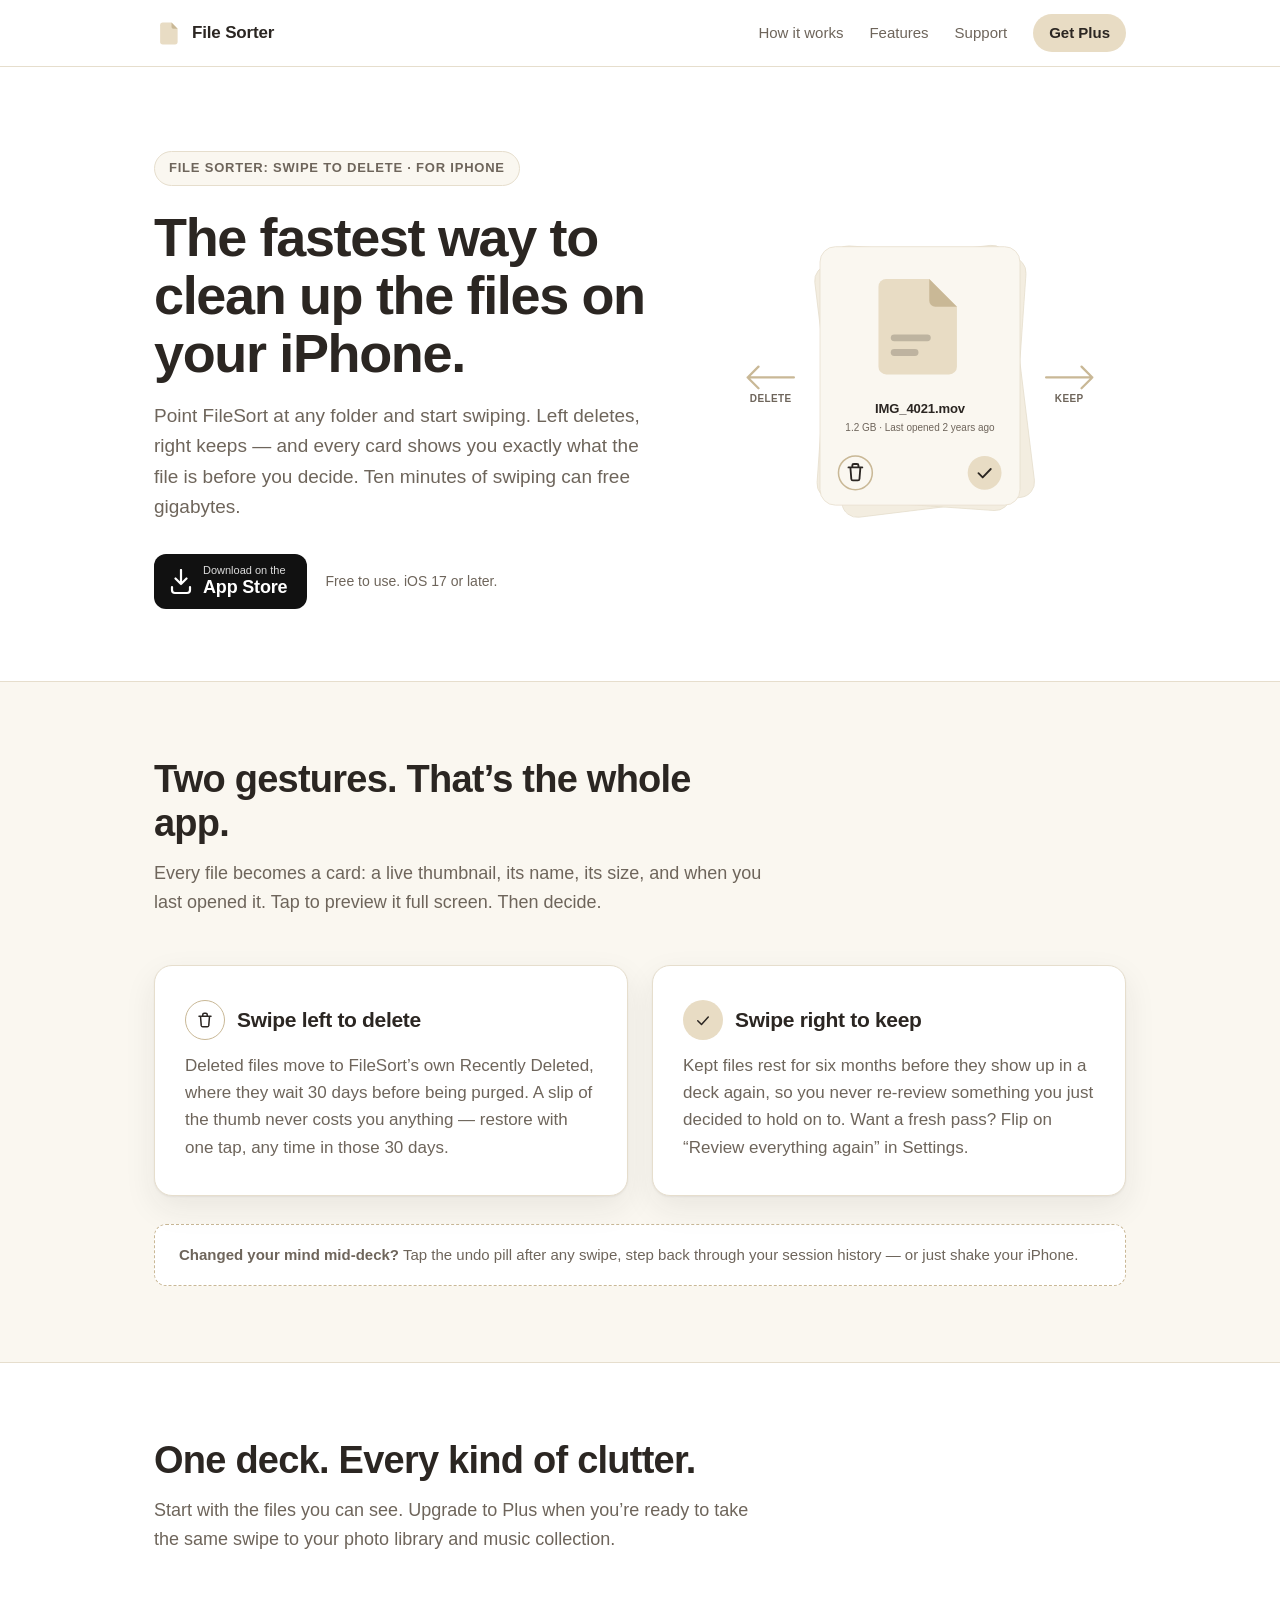
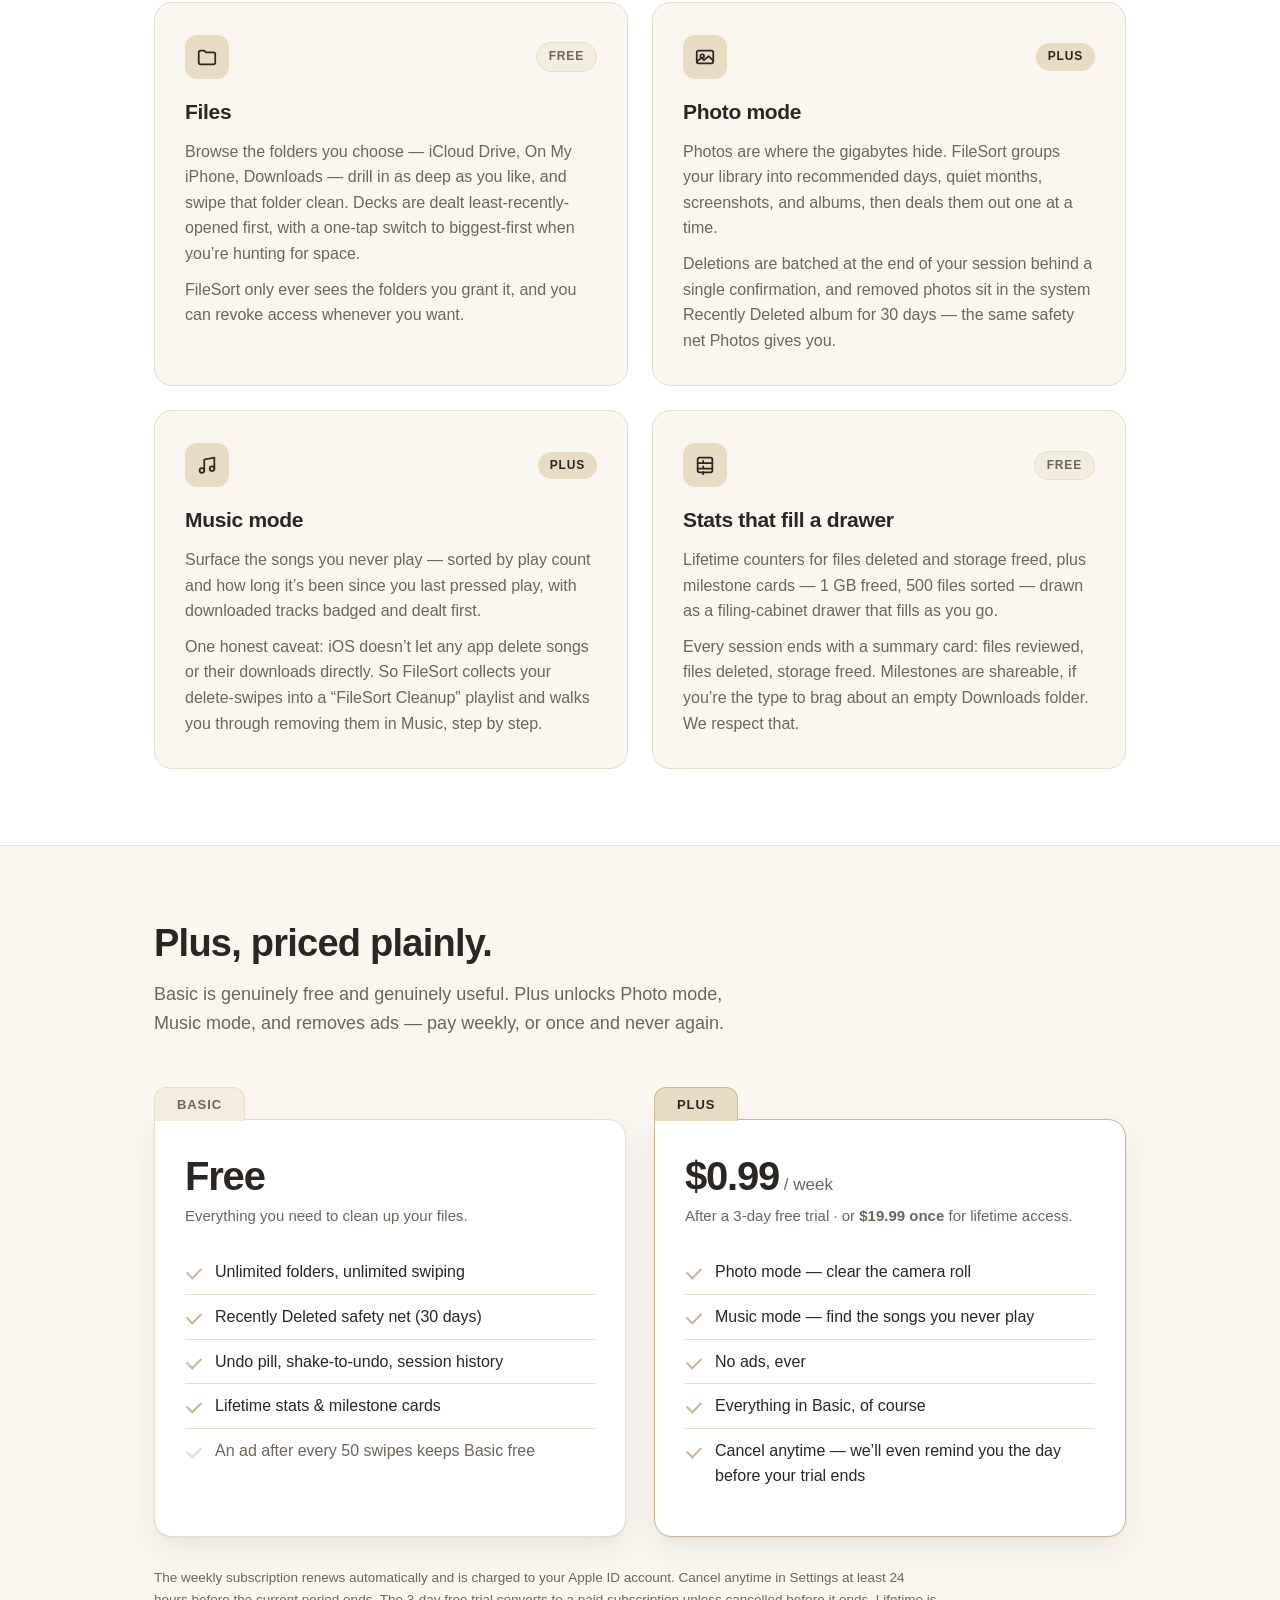
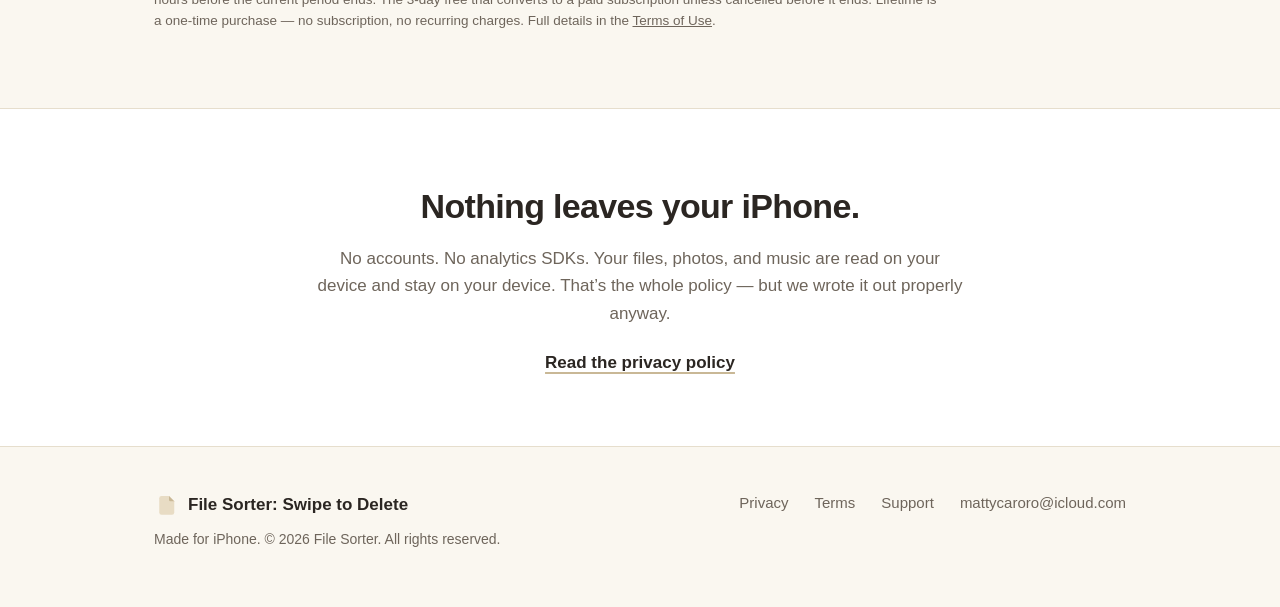
==== index.html @ ff3e72d1 "FileSort marketing site: landing, privacy, terms, support Co-Authored-By: Claude Fable 5 <noreply@an" ====
<!DOCTYPE html>
<html lang="en">
<head>
  <meta charset="UTF-8">
  <meta name="viewport" content="width=device-width, initial-scale=1">
  <title>File Sorter: Swipe to Delete — Clean up your iPhone, one swipe at a time</title>
  <meta name="description" content="File Sorter: Swipe to Delete is the fastest way to clean up the files on your iPhone. Swipe left to delete, right to keep — files, photos, and music, with a 30-day safety net.">
  <link rel="icon" type="image/svg+xml" href="favicon.svg">
  <link rel="stylesheet" href="styles.css">
</head>
<body>

  <nav class="nav">
    <div class="nav-inner">
      <a class="brand" href="index.html" aria-label="File Sorter home">
        <svg width="28" height="28" viewBox="0 0 64 64" aria-hidden="true">
          <path d="M20 8h20l14 14v30a6 6 0 0 1-6 6H20a6 6 0 0 1-6-6V14a6 6 0 0 1 6-6z" fill="#E8DCC4"/>
          <path d="M40 8l14 14H44a4 4 0 0 1-4-4V8z" fill="#C9B896"/>
        </svg>
        File Sorter
      </a>
      <div class="nav-links">
        <a href="#how" class="nav-hide-sm">How it works</a>
        <a href="#features" class="nav-hide-sm">Features</a>
        <a href="support.html">Support</a>
        <a href="#plus" class="nav-cta">Get Plus</a>
      </div>
    </div>
  </nav>

  <header class="hero">
    <div class="container hero-grid">
      <div class="hero-copy">
        <span class="eyebrow">File Sorter: Swipe to Delete &middot; for iPhone</span>
        <h1>The fastest way to clean up the files on your iPhone.</h1>
        <p class="lede">Point FileSort at any folder and start swiping. Left deletes, right keeps — and every card shows you exactly what the file is before you decide. Ten minutes of swiping can free gigabytes.</p>
        <div class="cta-row">
          <!-- TODO: replace href with the real App Store URL at go-live -->
          <a class="appstore-badge" href="#">
            <svg width="22" height="26" viewBox="0 0 22 26" aria-hidden="true" fill="currentColor">
              <path d="M11 1v14M5.5 9.5 11 15l5.5-5.5" stroke="currentColor" stroke-width="2.2" fill="none" stroke-linecap="round" stroke-linejoin="round"/>
              <path d="M2 18v3a3 3 0 0 0 3 3h12a3 3 0 0 0 3-3v-3" stroke="currentColor" stroke-width="2.2" fill="none" stroke-linecap="round" stroke-linejoin="round"/>
            </svg>
            <span>
              <span class="badge-small">Download on the</span>
              <span class="badge-big">App Store</span>
            </span>
          </a>
          <span class="cta-note">Free to use. iOS&nbsp;17 or later.</span>
        </div>
      </div>

      <div class="hero-art" aria-hidden="true">
        <svg viewBox="0 0 520 420" xmlns="http://www.w3.org/2000/svg">
          <!-- back cards in the deck -->
          <rect class="card-back" x="140" y="46" width="252" height="330" rx="20" transform="rotate(-7 266 211)"/>
          <rect class="card-back" x="136" y="42" width="252" height="330" rx="20" transform="rotate(4 262 207)"/>
          <!-- front card -->
          <rect class="card-front" x="130" y="36" width="260" height="336" rx="20"/>
          <!-- file glyph: beige body, darker folded tab -->
          <path class="doc-body" d="M216 78h56l36 36v78a10 10 0 0 1-10 10h-82a10 10 0 0 1-10-10V88a10 10 0 0 1 10-10z"/>
          <path class="doc-tab" d="M272 78l36 36h-28a8 8 0 0 1-8-8V78z"/>
          <rect class="doc-line" x="222" y="150" width="52" height="9" rx="4.5"/>
          <rect class="doc-line" x="222" y="169" width="36" height="9" rx="4.5"/>
          <!-- file name + meta -->
          <text class="art-title" x="260" y="252" text-anchor="middle">IMG_4021.mov</text>
          <text class="art-meta" x="260" y="276" text-anchor="middle">1.2 GB · Last opened 2 years ago</text>
          <!-- trash button, bottom-left -->
          <circle class="art-circle-del" cx="176" cy="330" r="22"/>
          <g class="art-glyph">
            <path d="M167 323h18M172 323v-2.5a2 2 0 0 1 2-2h4a2 2 0 0 1 2 2v2.5M169.5 323l1.2 15a2 2 0 0 0 2 1.8h6.6a2 2 0 0 0 2-1.8l1.2-15"/>
          </g>
          <!-- keep button, bottom-right -->
          <circle class="art-circle-keep" cx="344" cy="330" r="22"/>
          <g class="art-glyph">
            <path d="M336 330.5l5.5 5.5 10.5-11"/>
          </g>
          <!-- swipe arrows -->
          <path class="art-arrow" d="M96 206H36m0 0l14-14M36 206l14 14"/>
          <text class="art-arrow-label" x="66" y="238" text-anchor="middle">DELETE</text>
          <path class="art-arrow" d="M424 206h60m0 0l-14-14m14 14l-14 14"/>
          <text class="art-arrow-label" x="454" y="238" text-anchor="middle">KEEP</text>
        </svg>
      </div>
    </div>
  </header>

  <section class="alt" id="how">
    <div class="container">
      <div class="section-head">
        <h2>Two gestures. That&rsquo;s the whole app.</h2>
        <p>Every file becomes a card: a live thumbnail, its name, its size, and when you last opened it. Tap to preview it full screen. Then decide.</p>
      </div>
      <div class="swipe-grid">
        <div class="swipe-card">
          <div class="gesture">
            <span class="gesture-icon delete" aria-hidden="true">
              <svg viewBox="0 0 24 24"><path d="M4 7h16M9 7V5a2 2 0 0 1 2-2h2a2 2 0 0 1 2 2v2M6 7l1 12.5A2 2 0 0 0 9 21h6a2 2 0 0 0 2-1.5L18 7"/></svg>
            </span>
            Swipe left to delete
          </div>
          <p>Deleted files move to FileSort&rsquo;s own Recently Deleted, where they wait 30 days before being purged. A slip of the thumb never costs you anything — restore with one tap, any time in those 30 days.</p>
        </div>
        <div class="swipe-card">
          <div class="gesture">
            <span class="gesture-icon keep" aria-hidden="true">
              <svg viewBox="0 0 24 24"><path d="M5 13l5 5L19 8"/></svg>
            </span>
            Swipe right to keep
          </div>
          <p>Kept files rest for six months before they show up in a deck again, so you never re-review something you just decided to hold on to. Want a fresh pass? Flip on &ldquo;Review everything again&rdquo; in Settings.</p>
        </div>
      </div>
      <div class="undo-note">
        <strong>Changed your mind mid-deck?</strong> Tap the undo pill after any swipe, step back through your session history — or just shake your iPhone.
      </div>
    </div>
  </section>

  <section id="features">
    <div class="container">
      <div class="section-head">
        <h2>One deck. Every kind of clutter.</h2>
        <p>Start with the files you can see. Upgrade to Plus when you&rsquo;re ready to take the same swipe to your photo library and music collection.</p>
      </div>
      <div class="feature-grid">
        <div class="feature-card">
          <div class="feature-card-top">
            <span class="feature-icon" aria-hidden="true">
              <svg viewBox="0 0 24 24"><path d="M3 7a2 2 0 0 1 2-2h4l2 2h8a2 2 0 0 1 2 2v9a2 2 0 0 1-2 2H5a2 2 0 0 1-2-2V7z"/></svg>
            </span>
            <span class="tier free">Free</span>
          </div>
          <h3>Files</h3>
          <p>Browse the folders you choose — iCloud Drive, On My iPhone, Downloads — drill in as deep as you like, and swipe that folder clean. Decks are dealt least-recently-opened first, with a one-tap switch to biggest-first when you&rsquo;re hunting for space.</p>
          <p>FileSort only ever sees the folders you grant it, and you can revoke access whenever you want.</p>
        </div>
        <div class="feature-card">
          <div class="feature-card-top">
            <span class="feature-icon" aria-hidden="true">
              <svg viewBox="0 0 24 24"><rect x="3" y="5" width="18" height="14" rx="2"/><circle cx="9" cy="11" r="2"/><path d="M3 17l5-4 3 2.5L16 11l5 5"/></svg>
            </span>
            <span class="tier plus">Plus</span>
          </div>
          <h3>Photo mode</h3>
          <p>Photos are where the gigabytes hide. FileSort groups your library into recommended days, quiet months, screenshots, and albums, then deals them out one at a time.</p>
          <p>Deletions are batched at the end of your session behind a single confirmation, and removed photos sit in the system Recently Deleted album for 30 days — the same safety net Photos gives you.</p>
        </div>
        <div class="feature-card">
          <div class="feature-card-top">
            <span class="feature-icon" aria-hidden="true">
              <svg viewBox="0 0 24 24"><path d="M9 18V6l11-2v12"/><circle cx="6.5" cy="18" r="2.5"/><circle cx="17.5" cy="16" r="2.5"/></svg>
            </span>
            <span class="tier plus">Plus</span>
          </div>
          <h3>Music mode</h3>
          <p>Surface the songs you never play — sorted by play count and how long it&rsquo;s been since you last pressed play, with downloaded tracks badged and dealt first.</p>
          <p>One honest caveat: iOS doesn&rsquo;t let any app delete songs or their downloads directly. So FileSort collects your delete-swipes into a &ldquo;FileSort Cleanup&rdquo; playlist and walks you through removing them in Music, step by step.</p>
        </div>
        <div class="feature-card">
          <div class="feature-card-top">
            <span class="feature-icon" aria-hidden="true">
              <svg viewBox="0 0 24 24"><rect x="4" y="4" width="16" height="16" rx="2"/><path d="M4 10h16M4 16h16M10 10v-2.5M10 16v-2.5M10 22v-2.5"/></svg>
            </span>
            <span class="tier free">Free</span>
          </div>
          <h3>Stats that fill a drawer</h3>
          <p>Lifetime counters for files deleted and storage freed, plus milestone cards — 1 GB freed, 500 files sorted — drawn as a filing-cabinet drawer that fills as you go.</p>
          <p>Every session ends with a summary card: files reviewed, files deleted, storage freed. Milestones are shareable, if you&rsquo;re the type to brag about an empty Downloads folder. We respect that.</p>
        </div>
      </div>
    </div>
  </section>

  <section class="alt" id="plus">
    <div class="container">
      <div class="section-head">
        <h2>Plus, priced plainly.</h2>
        <p>Basic is genuinely free and genuinely useful. Plus unlocks Photo mode, Music mode, and removes ads — pay weekly, or once and never again.</p>
      </div>
      <div class="pricing-grid">
        <div class="plan" data-tab="Basic">
          <div class="price">Free</div>
          <p class="price-sub">Everything you need to clean up your files.</p>
          <ul>
            <li>Unlimited folders, unlimited swiping</li>
            <li>Recently Deleted safety net (30 days)</li>
            <li>Undo pill, shake-to-undo, session history</li>
            <li>Lifetime stats &amp; milestone cards</li>
            <li class="dim">An ad after every 50 swipes keeps Basic free</li>
          </ul>
        </div>
        <div class="plan featured" data-tab="Plus">
          <div class="price">$0.99<small> / week</small></div>
          <p class="price-sub">After a 3-day free trial &middot; or <strong>$19.99 once</strong> for lifetime access.</p>
          <ul>
            <li>Photo mode — clear the camera roll</li>
            <li>Music mode — find the songs you never play</li>
            <li>No ads, ever</li>
            <li>Everything in Basic, of course</li>
            <li>Cancel anytime — we&rsquo;ll even remind you the day before your trial ends</li>
          </ul>
        </div>
      </div>
      <p class="fineprint">The weekly subscription renews automatically and is charged to your Apple&nbsp;ID account. Cancel anytime in Settings at least 24 hours before the current period ends. The 3-day free trial converts to a paid subscription unless cancelled before it ends. Lifetime is a one-time purchase — no subscription, no recurring charges. Full details in the <a href="terms.html">Terms of Use</a>.</p>
    </div>
  </section>

  <section class="privacy-strip">
    <div class="container">
      <h2>Nothing leaves your iPhone.</h2>
      <p>No accounts. No analytics SDKs. Your files, photos, and music are read on your device and stay on your device. That&rsquo;s the whole policy — but we wrote it out properly anyway.</p>
      <a class="text-link" href="privacy.html">Read the privacy policy</a>
    </div>
  </section>

  <footer>
    <div class="container footer-inner">
      <div>
        <div class="footer-brand">
          <svg width="24" height="24" viewBox="0 0 64 64" aria-hidden="true">
            <path d="M20 8h20l14 14v30a6 6 0 0 1-6 6H20a6 6 0 0 1-6-6V14a6 6 0 0 1 6-6z" fill="#E8DCC4"/>
            <path d="M40 8l14 14H44a4 4 0 0 1-4-4V8z" fill="#C9B896"/>
          </svg>
          File Sorter: Swipe to Delete
        </div>
        <p class="footer-meta">Made for iPhone. &copy; <span id="year">2026</span> File Sorter. All rights reserved.</p>
      </div>
      <div class="footer-links">
        <a href="privacy.html">Privacy</a>
        <a href="terms.html">Terms</a>
        <a href="support.html">Support</a>
        <a href="mailto:mattycaroro@icloud.com">mattycaroro@icloud.com</a>
      </div>
    </div>
  </footer>

  <script>document.getElementById("year").textContent = new Date().getFullYear();</script>
</body>
</html>
---- styles.css ----
/* File Sorter: Swipe to Delete — filesorterapp.online
   Warm manila design system. No frameworks, no build step. */

:root {
  --manila: #E8DCC4;
  --tab: #C9B896;
  --ink: #2B2622;
  --bg: #FFFFFF;
  --surface: #FAF7F0;
  --surface-2: #F3EDE0;
  --muted: #6E655B;
  --line: #E6DECD;
  --shadow: 0 1px 2px rgba(43, 38, 34, 0.06), 0 12px 32px rgba(43, 38, 34, 0.08);
  --radius: 18px;
  --radius-sm: 12px;
}

@media (prefers-color-scheme: dark) {
  :root {
    --manila: #E8DCC4;
    --tab: #C9B896;
    --ink: #F1EAE0;
    --bg: #1C1917;
    --surface: #262019;
    --surface-2: #2E2820;
    --muted: #A89C8C;
    --line: #38312A;
    --shadow: 0 1px 2px rgba(0, 0, 0, 0.35), 0 12px 32px rgba(0, 0, 0, 0.35);
  }
}

* { box-sizing: border-box; margin: 0; padding: 0; }

html { scroll-behavior: smooth; }

body {
  font-family: -apple-system, BlinkMacSystemFont, "SF Pro Text", "Segoe UI",
    Roboto, Helvetica, Arial, sans-serif;
  background: var(--bg);
  color: var(--ink);
  line-height: 1.6;
  font-size: 17px;
  -webkit-font-smoothing: antialiased;
  text-rendering: optimizeLegibility;
}

img, svg { max-width: 100%; height: auto; }

a { color: inherit; }

.container {
  max-width: 1020px;
  margin: 0 auto;
  padding: 0 24px;
}

/* ---------- Navigation ---------- */

.nav {
  position: sticky;
  top: 0;
  z-index: 10;
  background: color-mix(in srgb, var(--bg) 88%, transparent);
  backdrop-filter: saturate(160%) blur(14px);
  -webkit-backdrop-filter: saturate(160%) blur(14px);
  border-bottom: 1px solid var(--line);
}

.nav-inner {
  display: flex;
  align-items: center;
  justify-content: space-between;
  padding: 14px 24px;
  max-width: 1020px;
  margin: 0 auto;
}

.brand {
  display: flex;
  align-items: center;
  gap: 10px;
  text-decoration: none;
  font-weight: 700;
  font-size: 17px;
  letter-spacing: -0.01em;
}

.brand svg { flex: none; }

.nav-links {
  display: flex;
  gap: 26px;
  align-items: center;
}

.nav-links a {
  text-decoration: none;
  color: var(--muted);
  font-size: 15px;
  font-weight: 500;
  transition: color 0.15s ease;
}

.nav-links a:hover { color: var(--ink); }

.nav-links a.nav-cta {
  color: var(--ink);
  background: var(--manila);
  padding: 7px 16px;
  border-radius: 999px;
  font-weight: 600;
}

.nav-links a.nav-cta:hover { background: var(--tab); }

@media (prefers-color-scheme: dark) {
  .nav-links a.nav-cta { color: #2B2622; }
}

@media (max-width: 560px) {
  .nav-links { gap: 16px; }
  .nav-links a.nav-hide-sm { display: none; }
}

/* ---------- Hero ---------- */

.hero {
  padding: 84px 0 72px;
}

.hero-grid {
  display: grid;
  grid-template-columns: 1.1fr 0.9fr;
  gap: 56px;
  align-items: center;
}

@media (max-width: 820px) {
  .hero { padding: 56px 0 48px; }
  .hero-grid { grid-template-columns: 1fr; gap: 44px; }
}

.eyebrow {
  display: inline-flex;
  align-items: center;
  gap: 8px;
  font-size: 13px;
  font-weight: 600;
  letter-spacing: 0.06em;
  text-transform: uppercase;
  color: var(--muted);
  background: var(--surface);
  border: 1px solid var(--line);
  border-radius: 999px;
  padding: 6px 14px;
  margin-bottom: 22px;
}

h1 {
  font-size: clamp(34px, 5.4vw, 54px);
  line-height: 1.08;
  letter-spacing: -0.025em;
  font-weight: 800;
  margin-bottom: 18px;
}

.lede {
  font-size: 19px;
  color: var(--muted);
  max-width: 34em;
  margin-bottom: 32px;
}

.cta-row {
  display: flex;
  align-items: center;
  gap: 18px;
  flex-wrap: wrap;
}

.appstore-badge {
  display: inline-flex;
  align-items: center;
  gap: 11px;
  background: #111;
  color: #fff;
  text-decoration: none;
  border-radius: 12px;
  padding: 10px 20px 10px 16px;
  line-height: 1.2;
  transition: transform 0.15s ease, opacity 0.15s ease;
}

.appstore-badge:hover { transform: translateY(-1px); opacity: 0.92; }

.appstore-badge .badge-small { display: block; font-size: 11px; opacity: 0.85; }
.appstore-badge .badge-big { display: block; font-size: 18px; font-weight: 600; letter-spacing: -0.01em; }

@media (prefers-color-scheme: dark) {
  .appstore-badge { background: #F1EAE0; color: #1C1917; }
}

.cta-note {
  font-size: 14px;
  color: var(--muted);
}

/* Hero art */

.hero-art { display: flex; justify-content: center; }

.hero-art svg { width: min(400px, 88vw); }

.card-back { fill: var(--surface-2); stroke: var(--line); }
.card-front { fill: var(--surface); stroke: var(--line); }
.doc-body { fill: var(--manila); }
.doc-tab { fill: var(--tab); }
.doc-line { fill: var(--ink); opacity: 0.22; }
.art-title { fill: var(--ink); font-weight: 650; font-size: 17px; letter-spacing: -0.01em; }
.art-meta { fill: var(--muted); font-size: 13px; }
.art-circle-del { fill: none; stroke: var(--tab); stroke-width: 2; }
.art-circle-keep { fill: var(--manila); }
.art-glyph { stroke: var(--ink); stroke-width: 2.4; fill: none; stroke-linecap: round; stroke-linejoin: round; }
.art-arrow { stroke: var(--tab); stroke-width: 3; fill: none; stroke-linecap: round; stroke-linejoin: round; }
.art-arrow-label { fill: var(--muted); font-size: 13px; font-weight: 600; letter-spacing: 0.04em; }

/* ---------- Sections ---------- */

section { padding: 76px 0; }

section.alt { background: var(--surface); border-top: 1px solid var(--line); border-bottom: 1px solid var(--line); }

.section-head { max-width: 620px; margin-bottom: 48px; }

.section-head h2 {
  font-size: clamp(27px, 3.6vw, 38px);
  letter-spacing: -0.02em;
  line-height: 1.15;
  font-weight: 750;
  margin-bottom: 14px;
}

.section-head p { color: var(--muted); font-size: 18px; }

/* Swipe explainer */

.swipe-grid {
  display: grid;
  grid-template-columns: 1fr 1fr;
  gap: 24px;
}

@media (max-width: 700px) {
  .swipe-grid { grid-template-columns: 1fr; }
}

.swipe-card {
  background: var(--bg);
  border: 1px solid var(--line);
  border-radius: var(--radius);
  padding: 34px 30px;
  box-shadow: var(--shadow);
}

.swipe-card .gesture {
  display: flex;
  align-items: center;
  gap: 12px;
  font-size: 21px;
  font-weight: 700;
  letter-spacing: -0.015em;
  margin-bottom: 12px;
}

.gesture-icon {
  width: 40px;
  height: 40px;
  border-radius: 999px;
  display: inline-flex;
  align-items: center;
  justify-content: center;
  flex: none;
}

.gesture-icon.delete { border: 1.5px solid var(--tab); }
.gesture-icon.keep { background: var(--manila); }
.gesture-icon svg { width: 18px; height: 18px; stroke: var(--ink); stroke-width: 2; fill: none; stroke-linecap: round; stroke-linejoin: round; }

@media (prefers-color-scheme: dark) {
  .gesture-icon.keep svg { stroke: #2B2622; }
}

.swipe-card p { color: var(--muted); }

.undo-note {
  margin-top: 28px;
  padding: 18px 24px;
  background: var(--surface);
  border: 1px dashed var(--tab);
  border-radius: var(--radius-sm);
  color: var(--muted);
  font-size: 15px;
}

section.alt .swipe-card, section.alt .undo-note { background: var(--bg); }

/* Features */

.feature-grid {
  display: grid;
  grid-template-columns: 1fr 1fr;
  gap: 24px;
}

@media (max-width: 700px) {
  .feature-grid { grid-template-columns: 1fr; }
}

.feature-card {
  background: var(--surface);
  border: 1px solid var(--line);
  border-radius: var(--radius);
  padding: 32px 30px;
}

section.alt .feature-card { background: var(--bg); box-shadow: var(--shadow); }

.feature-card h3 {
  font-size: 21px;
  letter-spacing: -0.015em;
  font-weight: 700;
  margin: 16px 0 10px;
}

.feature-card p { color: var(--muted); font-size: 16px; }

.feature-card p + p { margin-top: 10px; }

.tier {
  display: inline-block;
  font-size: 12px;
  font-weight: 700;
  letter-spacing: 0.07em;
  text-transform: uppercase;
  border-radius: 999px;
  padding: 4px 12px;
}

.tier.free { background: var(--surface-2); color: var(--muted); border: 1px solid var(--line); }
.tier.plus { background: var(--manila); color: #2B2622; }

.feature-icon {
  width: 44px;
  height: 44px;
  border-radius: 12px;
  background: var(--manila);
  display: inline-flex;
  align-items: center;
  justify-content: center;
  margin-right: 10px;
  vertical-align: middle;
}

.feature-icon svg { width: 22px; height: 22px; stroke: #2B2622; stroke-width: 1.9; fill: none; stroke-linecap: round; stroke-linejoin: round; }

.feature-card-top { display: flex; align-items: center; justify-content: space-between; }

/* ---------- Pricing ---------- */

.pricing-grid {
  display: grid;
  grid-template-columns: 1fr 1fr;
  gap: 28px;
  align-items: stretch;
}

@media (max-width: 700px) {
  .pricing-grid { grid-template-columns: 1fr; }
}

/* Plan cards styled as manila folders with a tab */

.plan {
  position: relative;
  background: var(--bg);
  border: 1px solid var(--line);
  border-radius: 0 var(--radius) var(--radius) var(--radius);
  padding: 34px 30px 30px;
  margin-top: 34px;
  box-shadow: var(--shadow);
  display: flex;
  flex-direction: column;
}

.plan::before {
  content: attr(data-tab);
  position: absolute;
  top: -33px;
  left: -1px;
  height: 33px;
  display: flex;
  align-items: center;
  padding: 0 22px;
  background: var(--surface-2);
  border: 1px solid var(--line);
  border-bottom: none;
  border-radius: 12px 12px 0 0;
  font-size: 13px;
  font-weight: 700;
  letter-spacing: 0.07em;
  text-transform: uppercase;
  color: var(--muted);
}

.plan.featured { border-color: var(--tab); }

.plan.featured::before {
  background: var(--manila);
  border-color: var(--tab);
  color: #2B2622;
}

.plan .price {
  font-size: 40px;
  font-weight: 800;
  letter-spacing: -0.03em;
  line-height: 1.1;
}

.plan .price small {
  font-size: 17px;
  font-weight: 500;
  color: var(--muted);
  letter-spacing: 0;
}

.plan .price-sub { color: var(--muted); font-size: 15px; margin: 6px 0 22px; }

.plan ul { list-style: none; margin-bottom: 8px; flex: 1; }

.plan li {
  padding: 9px 0 9px 30px;
  position: relative;
  color: var(--ink);
  font-size: 16px;
  border-top: 1px solid var(--line);
}

.plan li:first-child { border-top: none; }

.plan li::before {
  content: "";
  position: absolute;
  left: 2px;
  top: 17px;
  width: 12px;
  height: 7px;
  border-left: 2px solid var(--tab);
  border-bottom: 2px solid var(--tab);
  transform: rotate(-45deg);
}

.plan li.dim { color: var(--muted); }

.plan li.dim::before { border-color: var(--line); }

.fineprint {
  margin-top: 30px;
  font-size: 13.5px;
  color: var(--muted);
  max-width: 58em;
}

.fineprint a { color: var(--muted); }

/* Privacy teaser strip */

.privacy-strip {
  text-align: center;
  padding: 70px 0;
}

.privacy-strip h2 {
  font-size: clamp(25px, 3.2vw, 34px);
  letter-spacing: -0.02em;
  font-weight: 750;
  margin-bottom: 12px;
}

.privacy-strip p {
  color: var(--muted);
  font-size: 17px;
  max-width: 38em;
  margin: 0 auto 22px;
}

.text-link {
  color: var(--ink);
  font-weight: 600;
  text-decoration: underline;
  text-decoration-color: var(--tab);
  text-underline-offset: 4px;
  text-decoration-thickness: 2px;
}

/* ---------- Footer ---------- */

footer {
  border-top: 1px solid var(--line);
  padding: 44px 0 56px;
  background: var(--surface);
}

.footer-inner {
  display: flex;
  justify-content: space-between;
  align-items: flex-start;
  gap: 32px;
  flex-wrap: wrap;
}

.footer-brand {
  display: flex;
  align-items: center;
  gap: 10px;
  font-weight: 700;
}

.footer-meta { color: var(--muted); font-size: 14px; margin-top: 10px; max-width: 30em; }

.footer-links {
  display: flex;
  gap: 26px;
  flex-wrap: wrap;
}

.footer-links a {
  color: var(--muted);
  text-decoration: none;
  font-size: 15px;
}

.footer-links a:hover { color: var(--ink); }

/* ---------- Legal & support pages ---------- */

.page-header { padding: 64px 0 8px; }

.page-header h1 { font-size: clamp(30px, 4.5vw, 44px); }

.page-header .updated { color: var(--muted); font-size: 15px; margin-top: -6px; }

.legal { padding: 24px 0 80px; }

.legal-body { max-width: 720px; }

.summary-box {
  background: var(--surface);
  border: 1px solid var(--tab);
  border-left: 5px solid var(--tab);
  border-radius: var(--radius-sm);
  padding: 24px 26px;
  margin: 28px 0 40px;
}

.summary-box strong { display: block; margin-bottom: 8px; font-size: 15px; letter-spacing: 0.05em; text-transform: uppercase; color: var(--muted); }

.summary-box p { font-size: 16.5px; }

.legal-body h2 {
  font-size: 23px;
  letter-spacing: -0.015em;
  font-weight: 700;
  margin: 44px 0 12px;
}

.legal-body h3 {
  font-size: 18px;
  font-weight: 700;
  margin: 28px 0 8px;
}

.legal-body p { color: var(--ink); margin-bottom: 14px; }

.legal-body p.soft, .legal-body li { color: var(--ink); }

.legal-body ul { margin: 0 0 16px 22px; }

.legal-body li { margin-bottom: 8px; }

.legal-body a { color: var(--ink); text-decoration-color: var(--tab); text-underline-offset: 3px; }

/* FAQ */

.faq { max-width: 720px; }

.faq details {
  border: 1px solid var(--line);
  border-radius: var(--radius-sm);
  background: var(--surface);
  margin-bottom: 14px;
  overflow: hidden;
}

.faq summary {
  cursor: pointer;
  list-style: none;
  padding: 18px 52px 18px 22px;
  font-weight: 650;
  font-size: 17px;
  letter-spacing: -0.01em;
  position: relative;
}

.faq summary::-webkit-details-marker { display: none; }

.faq summary::after {
  content: "";
  position: absolute;
  right: 24px;
  top: 24px;
  width: 9px;
  height: 9px;
  border-right: 2px solid var(--tab);
  border-bottom: 2px solid var(--tab);
  transform: rotate(45deg);
  transition: transform 0.2s ease;
}

.faq details[open] summary::after { transform: rotate(225deg); top: 28px; }

.faq .answer { padding: 0 22px 20px; color: var(--muted); }

.faq .answer p { margin-bottom: 10px; }

.faq .answer p:last-child { margin-bottom: 0; }

.contact-card {
  max-width: 720px;
  margin-top: 48px;
  background: var(--bg);
  border: 1px solid var(--line);
  border-radius: var(--radius);
  padding: 32px 30px;
  box-shadow: var(--shadow);
}

.contact-card h2 { font-size: 22px; margin-bottom: 8px; letter-spacing: -0.015em; }

.contact-card p { color: var(--muted); margin-bottom: 18px; }

.button {
  display: inline-block;
  background: var(--ink);
  color: var(--bg);
  text-decoration: none;
  font-weight: 600;
  padding: 11px 22px;
  border-radius: 999px;
  transition: opacity 0.15s ease;
}

.button:hover { opacity: 0.85; }
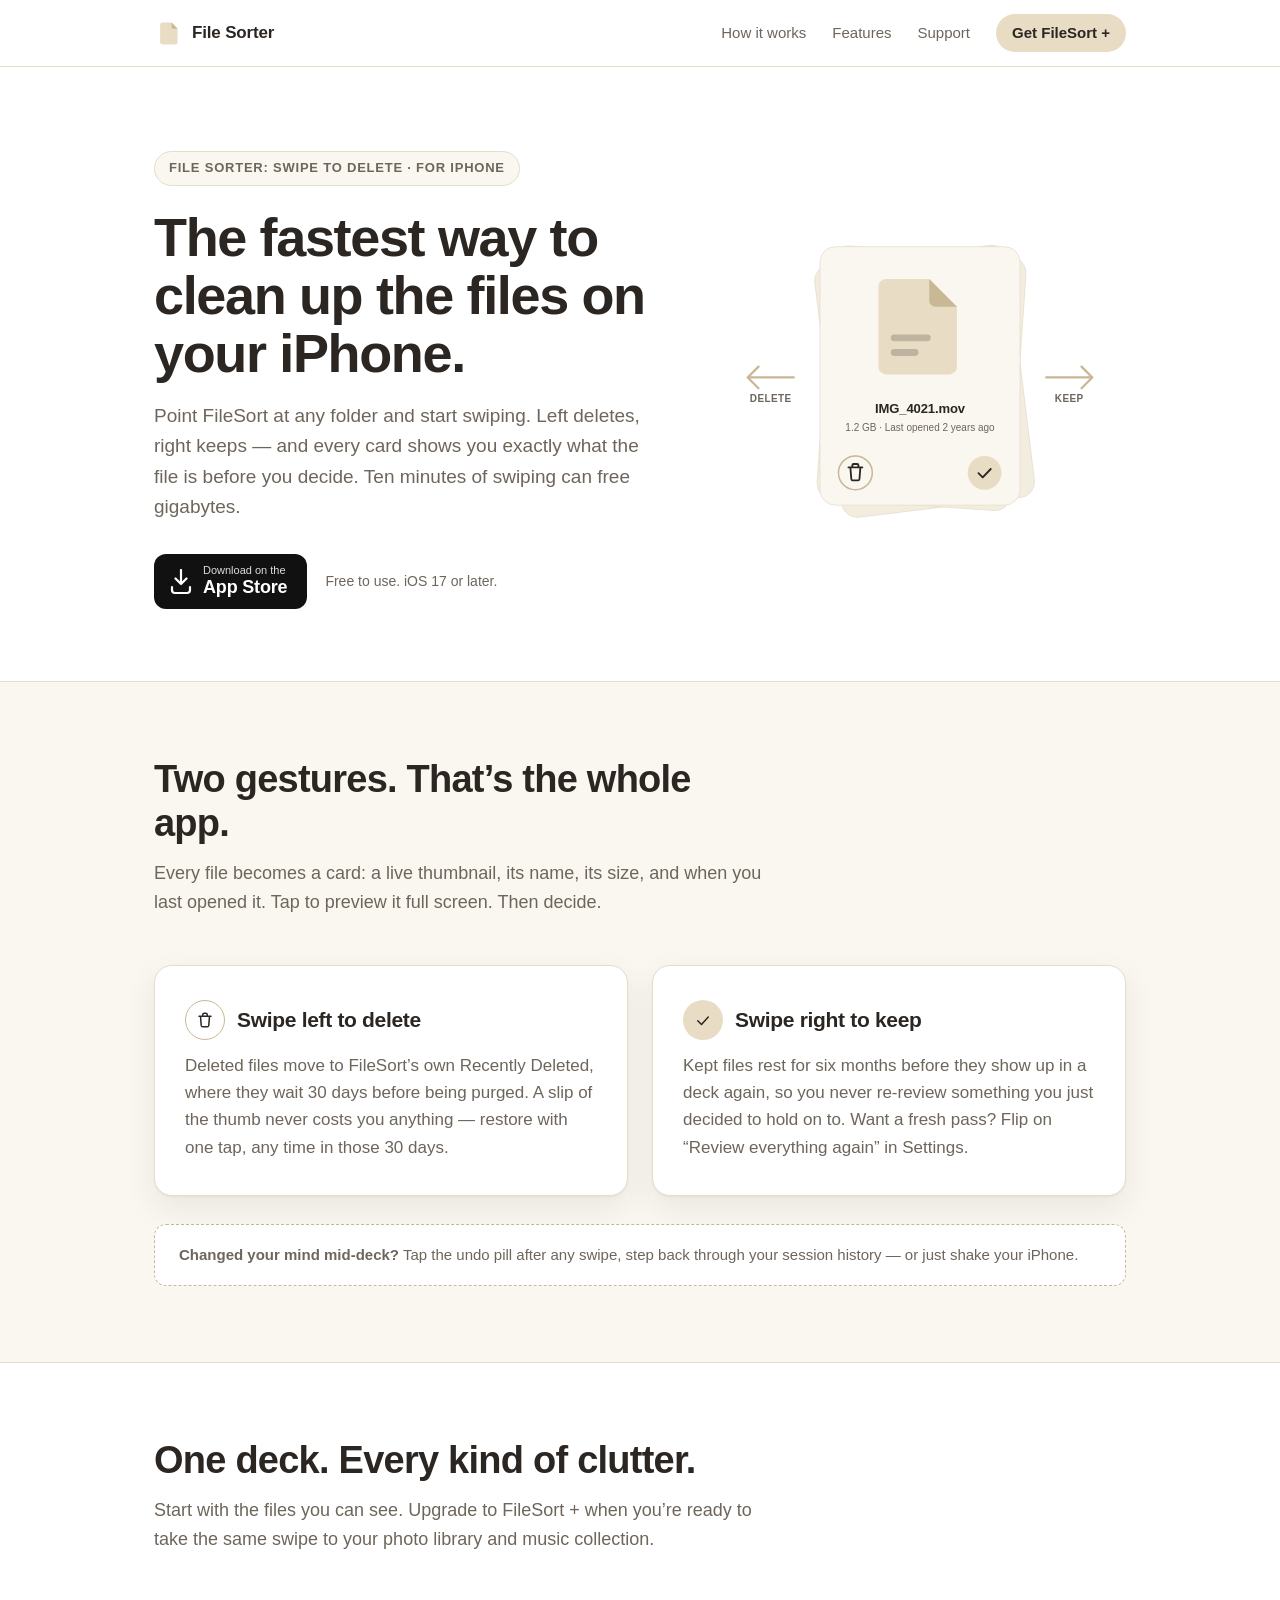
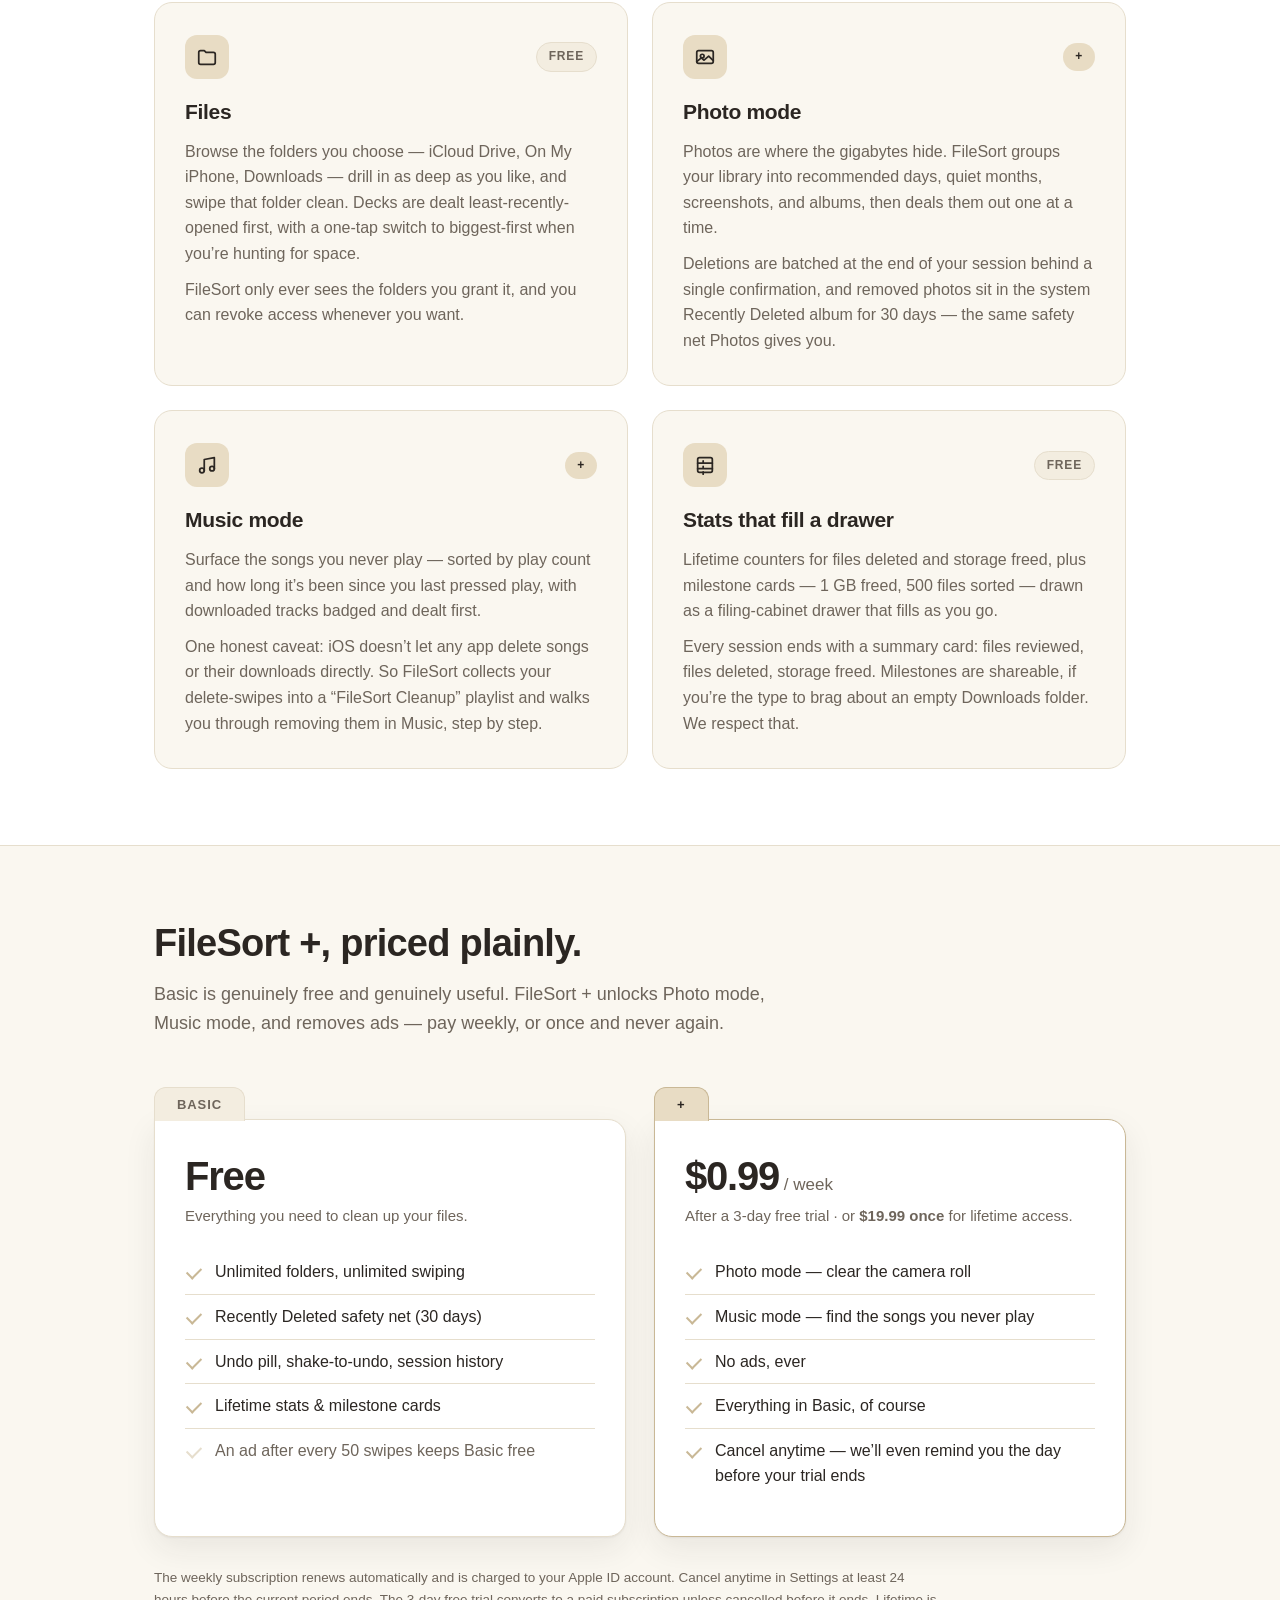
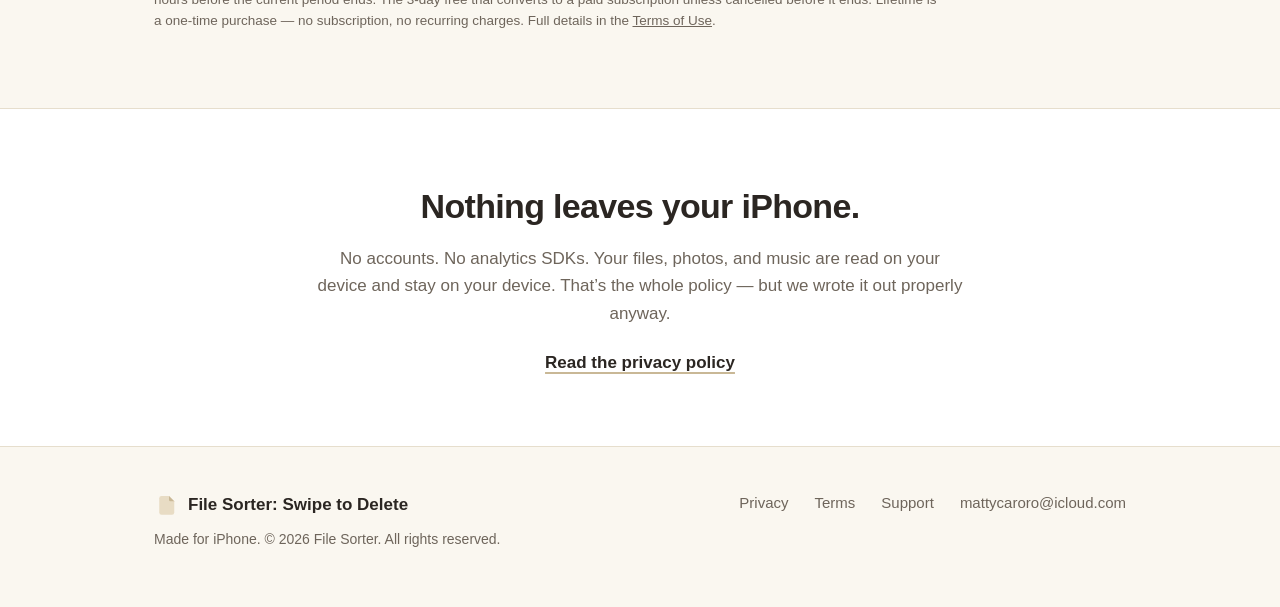
==== commit 2f68f4f5: "Rename the Plus tier to FileSort +" ====
--- a/index.html
+++ b/index.html
@@ -23,7 +23,7 @@
         <a href="#how" class="nav-hide-sm">How it works</a>
         <a href="#features" class="nav-hide-sm">Features</a>
         <a href="support.html">Support</a>
-        <a href="#plus" class="nav-cta">Get Plus</a>
+        <a href="#plus" class="nav-cta">Get FileSort +</a>
       </div>
     </div>
   </nav>
@@ -121,7 +121,7 @@
     <div class="container">
       <div class="section-head">
         <h2>One deck. Every kind of clutter.</h2>
-        <p>Start with the files you can see. Upgrade to Plus when you&rsquo;re ready to take the same swipe to your photo library and music collection.</p>
+        <p>Start with the files you can see. Upgrade to FileSort + when you&rsquo;re ready to take the same swipe to your photo library and music collection.</p>
       </div>
       <div class="feature-grid">
         <div class="feature-card">
@@ -140,7 +140,7 @@
             <span class="feature-icon" aria-hidden="true">
               <svg viewBox="0 0 24 24"><rect x="3" y="5" width="18" height="14" rx="2"/><circle cx="9" cy="11" r="2"/><path d="M3 17l5-4 3 2.5L16 11l5 5"/></svg>
             </span>
-            <span class="tier plus">Plus</span>
+            <span class="tier plus">+</span>
           </div>
           <h3>Photo mode</h3>
           <p>Photos are where the gigabytes hide. FileSort groups your library into recommended days, quiet months, screenshots, and albums, then deals them out one at a time.</p>
@@ -151,7 +151,7 @@
             <span class="feature-icon" aria-hidden="true">
               <svg viewBox="0 0 24 24"><path d="M9 18V6l11-2v12"/><circle cx="6.5" cy="18" r="2.5"/><circle cx="17.5" cy="16" r="2.5"/></svg>
             </span>
-            <span class="tier plus">Plus</span>
+            <span class="tier plus">+</span>
           </div>
           <h3>Music mode</h3>
           <p>Surface the songs you never play — sorted by play count and how long it&rsquo;s been since you last pressed play, with downloaded tracks badged and dealt first.</p>
@@ -175,8 +175,8 @@
   <section class="alt" id="plus">
     <div class="container">
       <div class="section-head">
-        <h2>Plus, priced plainly.</h2>
-        <p>Basic is genuinely free and genuinely useful. Plus unlocks Photo mode, Music mode, and removes ads — pay weekly, or once and never again.</p>
+        <h2>FileSort +, priced plainly.</h2>
+        <p>Basic is genuinely free and genuinely useful. FileSort + unlocks Photo mode, Music mode, and removes ads — pay weekly, or once and never again.</p>
       </div>
       <div class="pricing-grid">
         <div class="plan" data-tab="Basic">
@@ -190,7 +190,7 @@
             <li class="dim">An ad after every 50 swipes keeps Basic free</li>
           </ul>
         </div>
-        <div class="plan featured" data-tab="Plus">
+        <div class="plan featured" data-tab="+">
           <div class="price">$0.99<small> / week</small></div>
           <p class="price-sub">After a 3-day free trial &middot; or <strong>$19.99 once</strong> for lifetime access.</p>
           <ul>
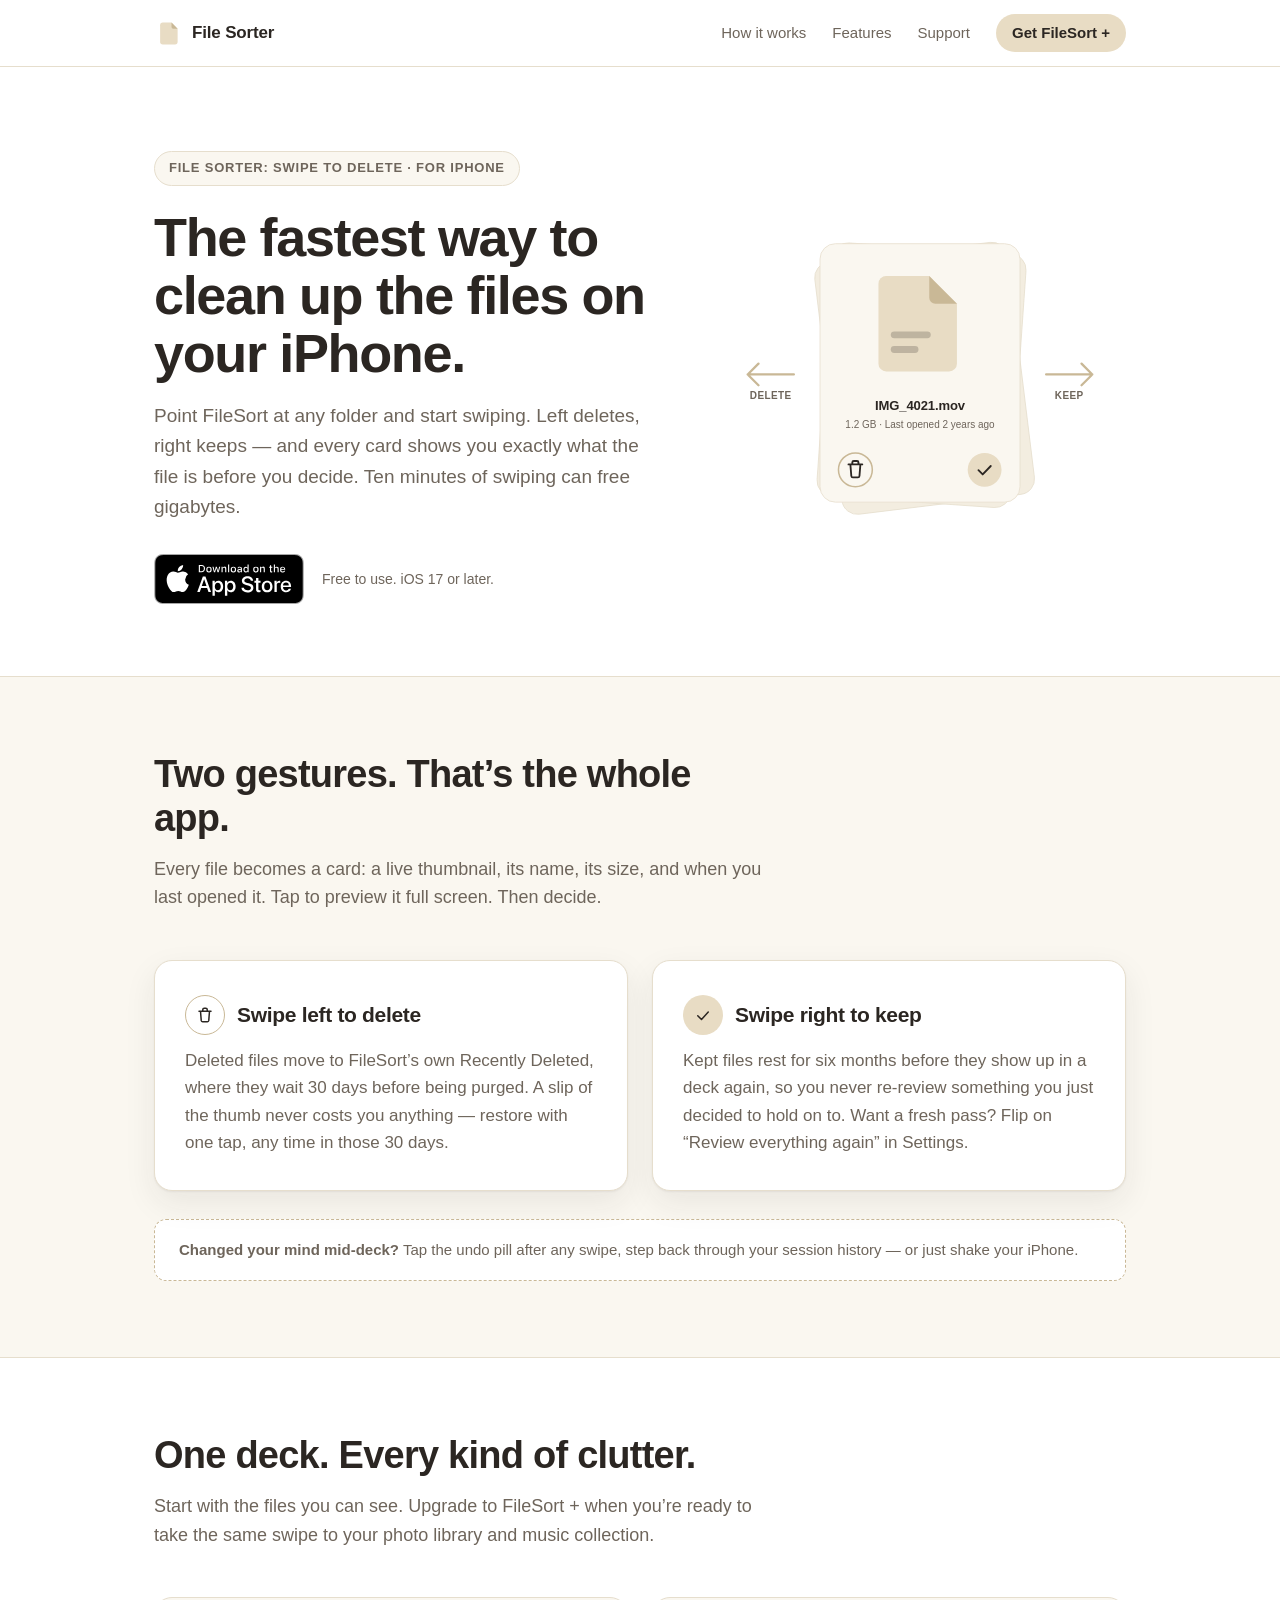
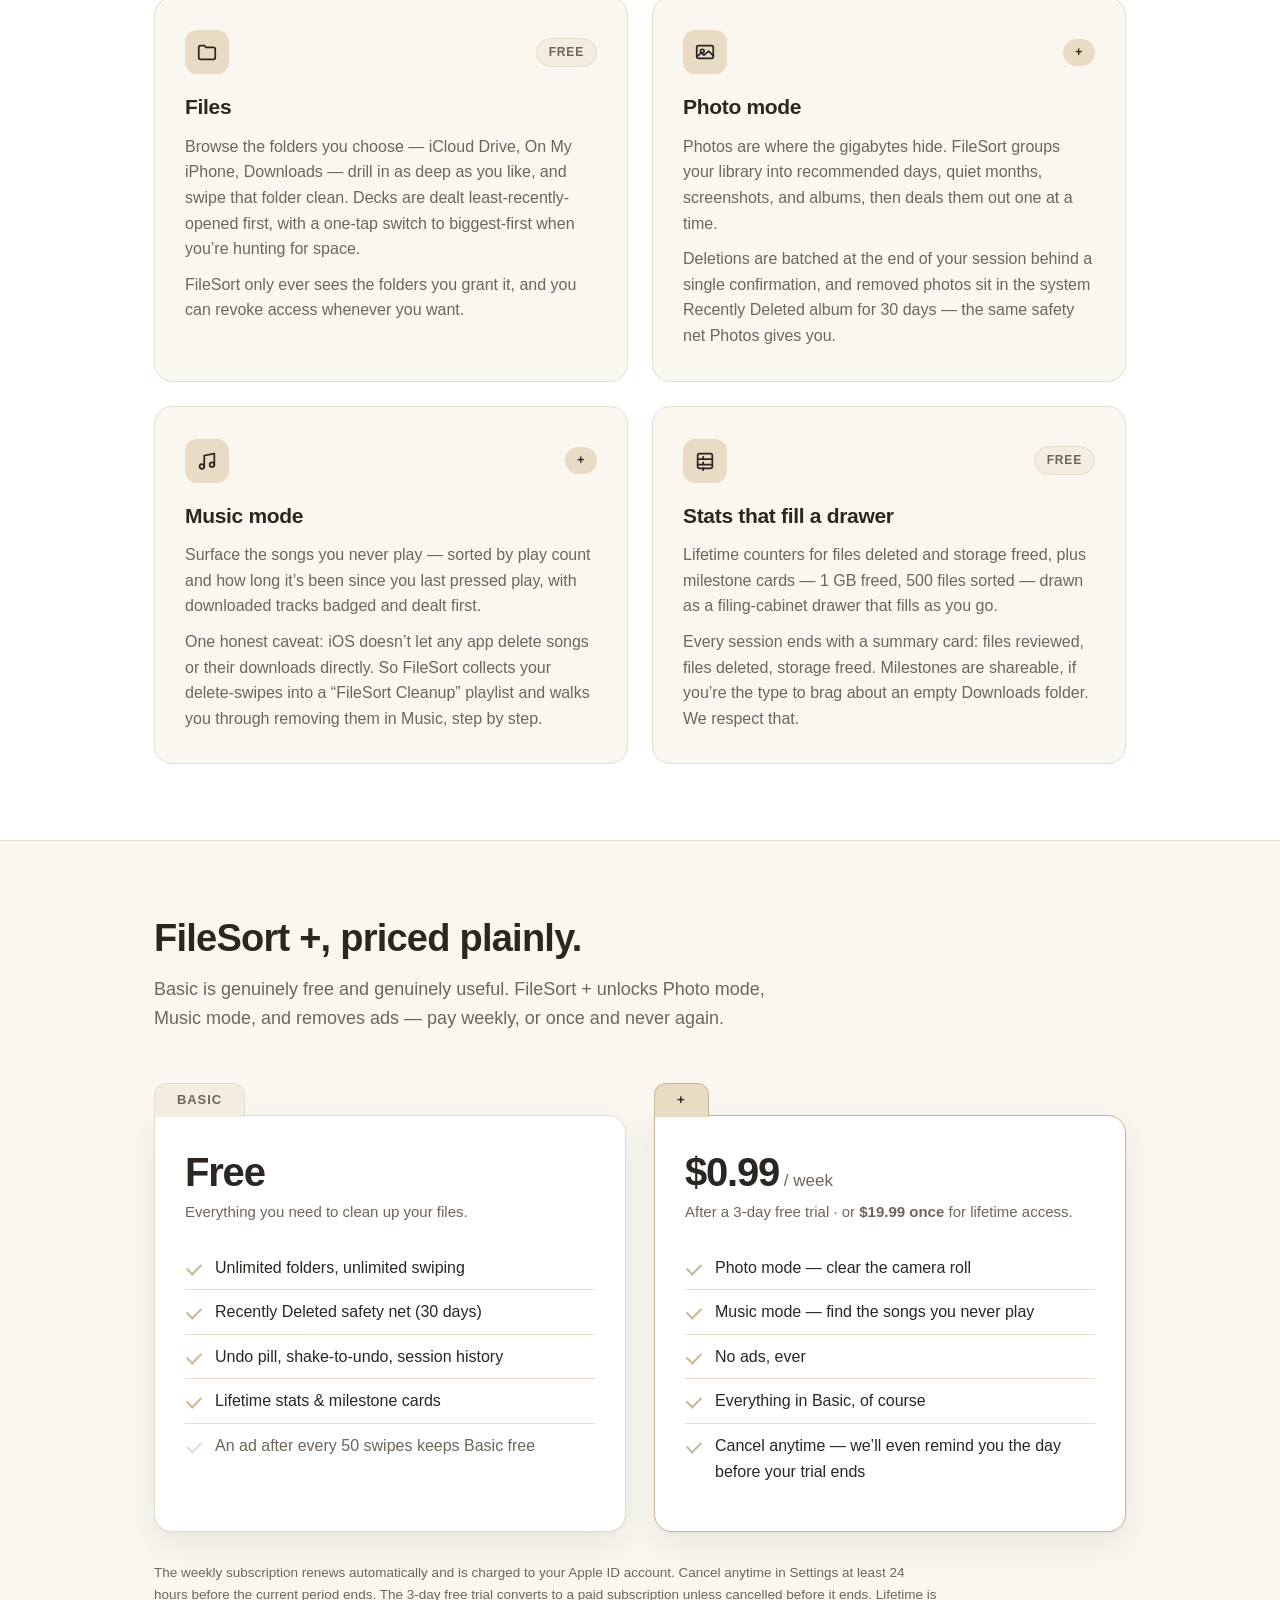
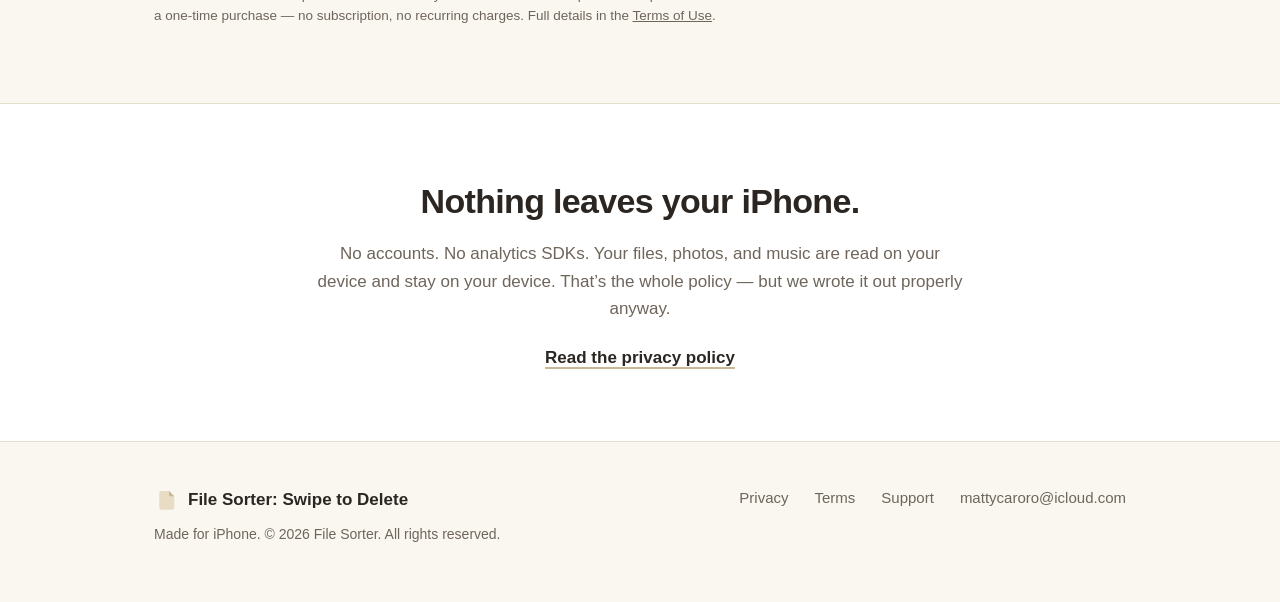
==== commit 59535137: "Use the official App Store badge and link to the live listing" ====
--- a/index.html
+++ b/index.html
@@ -35,16 +35,8 @@
         <h1>The fastest way to clean up the files on your iPhone.</h1>
         <p class="lede">Point FileSort at any folder and start swiping. Left deletes, right keeps — and every card shows you exactly what the file is before you decide. Ten minutes of swiping can free gigabytes.</p>
         <div class="cta-row">
-          <!-- TODO: replace href with the real App Store URL at go-live -->
-          <a class="appstore-badge" href="#">
-            <svg width="22" height="26" viewBox="0 0 22 26" aria-hidden="true" fill="currentColor">
-              <path d="M11 1v14M5.5 9.5 11 15l5.5-5.5" stroke="currentColor" stroke-width="2.2" fill="none" stroke-linecap="round" stroke-linejoin="round"/>
-              <path d="M2 18v3a3 3 0 0 0 3 3h12a3 3 0 0 0 3-3v-3" stroke="currentColor" stroke-width="2.2" fill="none" stroke-linecap="round" stroke-linejoin="round"/>
-            </svg>
-            <span>
-              <span class="badge-small">Download on the</span>
-              <span class="badge-big">App Store</span>
-            </span>
+          <a class="appstore-badge" href="https://apps.apple.com/app/id6805481136">
+            <img src="appstore-badge.svg" width="150" height="50" alt="Download on the App Store">
           </a>
           <span class="cta-note">Free to use. iOS&nbsp;17 or later.</span>
         </div>
--- a/styles.css
+++ b/styles.css
@@ -179,26 +179,14 @@
 }
 
 .appstore-badge {
-  display: inline-flex;
-  align-items: center;
-  gap: 11px;
-  background: #111;
-  color: #fff;
-  text-decoration: none;
-  border-radius: 12px;
-  padding: 10px 20px 10px 16px;
-  line-height: 1.2;
+  display: inline-block;
+  line-height: 0;
   transition: transform 0.15s ease, opacity 0.15s ease;
 }
 
 .appstore-badge:hover { transform: translateY(-1px); opacity: 0.92; }
 
-.appstore-badge .badge-small { display: block; font-size: 11px; opacity: 0.85; }
-.appstore-badge .badge-big { display: block; font-size: 18px; font-weight: 600; letter-spacing: -0.01em; }
-
-@media (prefers-color-scheme: dark) {
-  .appstore-badge { background: #F1EAE0; color: #1C1917; }
-}
+.appstore-badge img { display: block; width: 150px; height: 50px; }
 
 .cta-note {
   font-size: 14px;
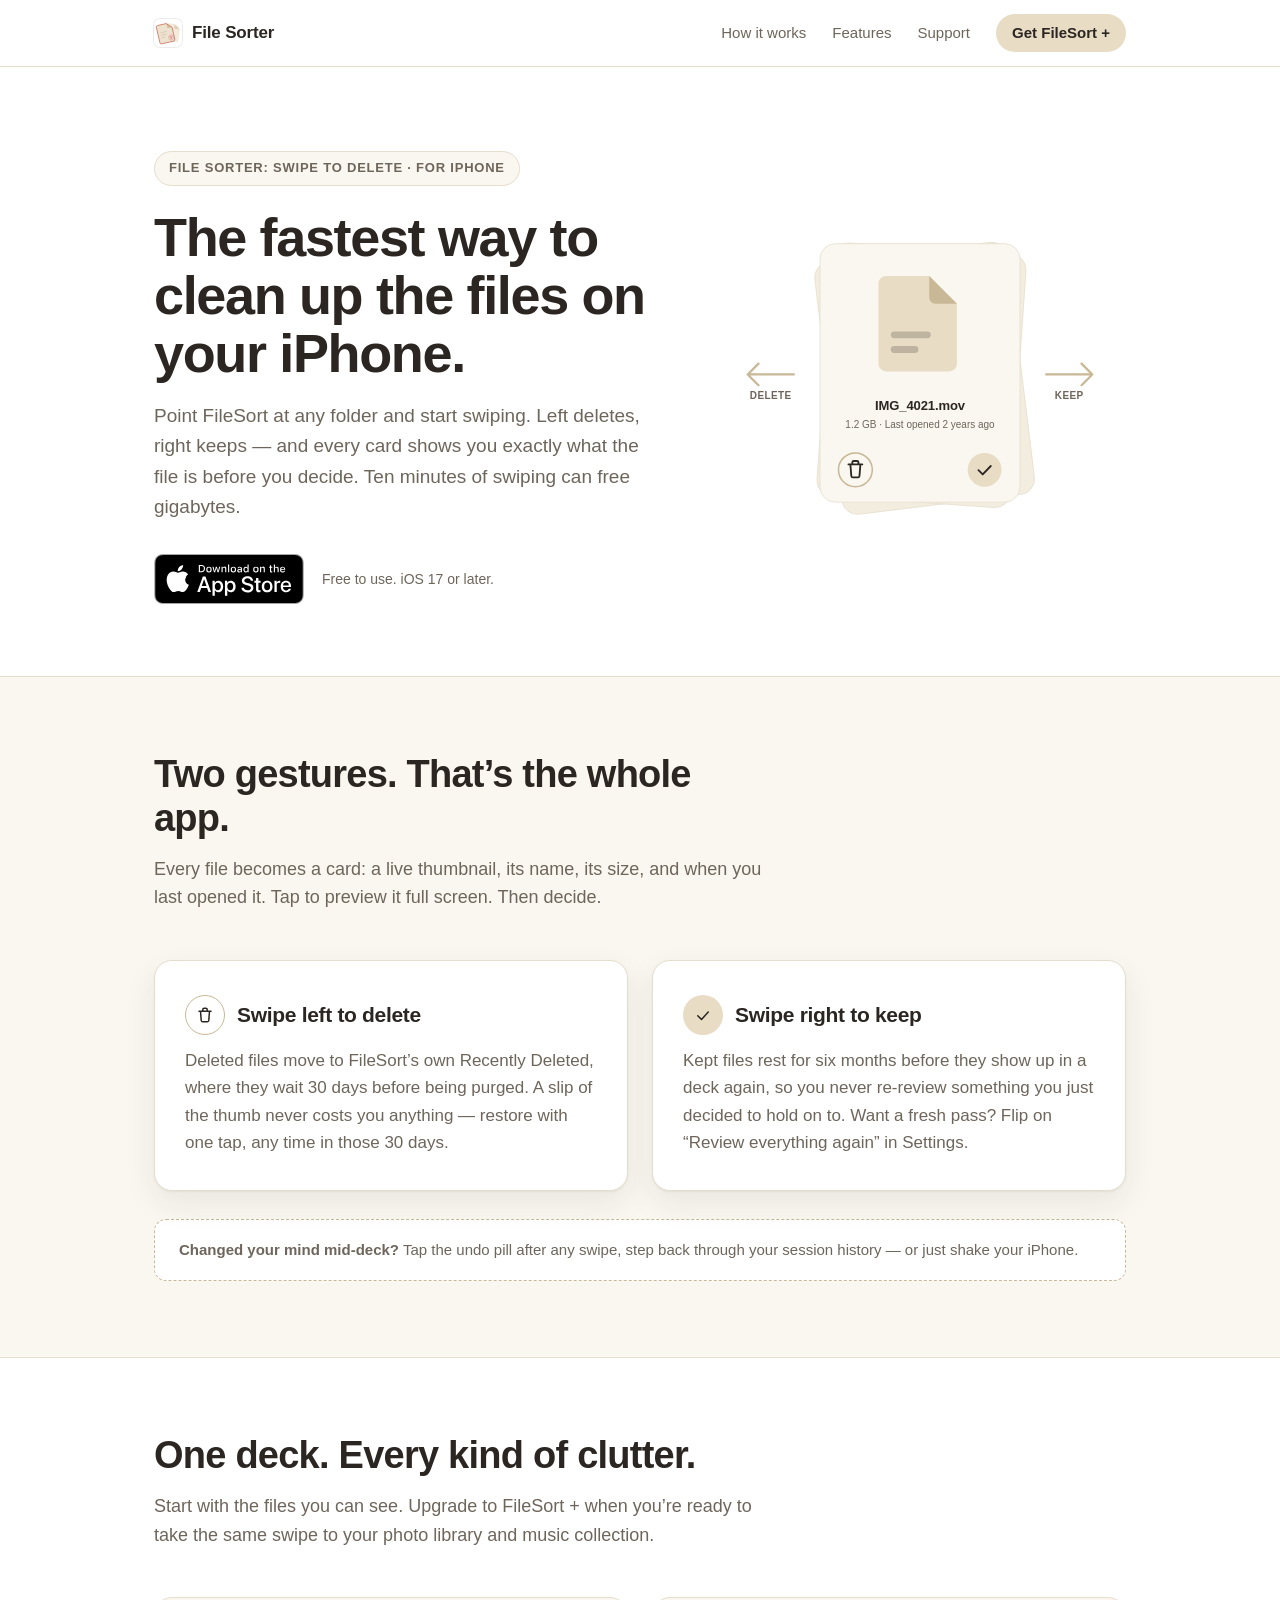
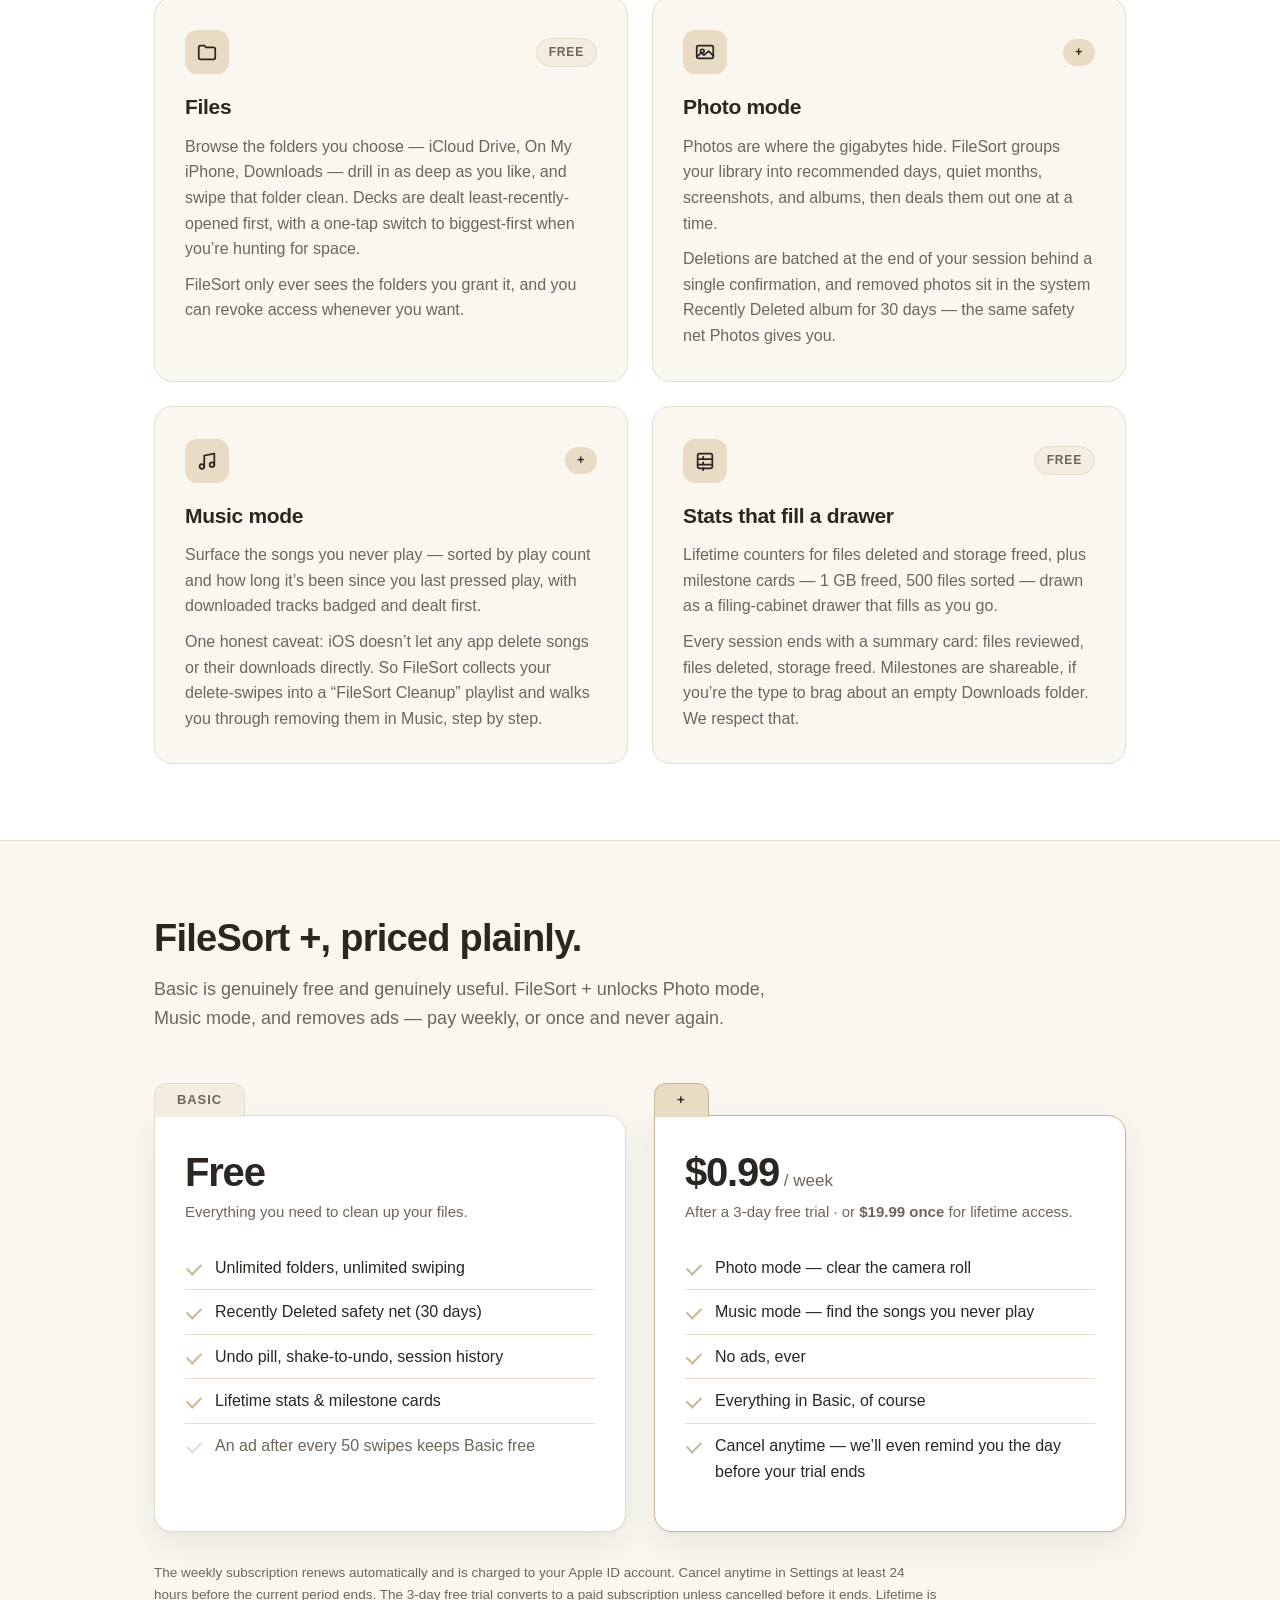
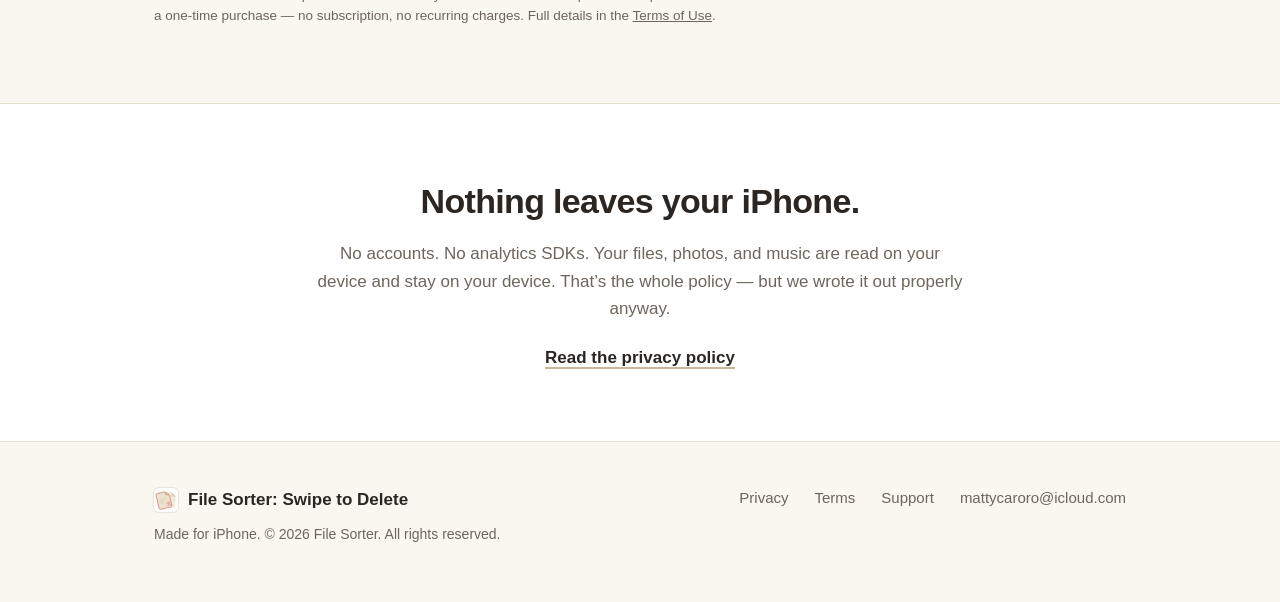
==== commit 76482083: "Replace the old document logo with the current app icon" ====
--- a/index.html
+++ b/index.html
@@ -5,18 +5,16 @@
   <meta name="viewport" content="width=device-width, initial-scale=1">
   <title>File Sorter: Swipe to Delete — Clean up your iPhone, one swipe at a time</title>
   <meta name="description" content="File Sorter: Swipe to Delete is the fastest way to clean up the files on your iPhone. Swipe left to delete, right to keep — files, photos, and music, with a 30-day safety net.">
-  <link rel="icon" type="image/svg+xml" href="favicon.svg">
-  <link rel="stylesheet" href="styles.css">
+  <link rel="icon" type="image/svg+xml" href="favicon.svg?v=2">
+  <link rel="apple-touch-icon" href="apple-touch-icon.png">
+  <link rel="stylesheet" href="styles.css?v=3">
 </head>
 <body>
 
   <nav class="nav">
     <div class="nav-inner">
       <a class="brand" href="index.html" aria-label="File Sorter home">
-        <svg width="28" height="28" viewBox="0 0 64 64" aria-hidden="true">
-          <path d="M20 8h20l14 14v30a6 6 0 0 1-6 6H20a6 6 0 0 1-6-6V14a6 6 0 0 1 6-6z" fill="#E8DCC4"/>
-          <path d="M40 8l14 14H44a4 4 0 0 1-4-4V8z" fill="#C9B896"/>
-        </svg>
+        <img class="brand-icon" src="app-icon.svg" width="28" height="28" alt="">
         File Sorter
       </a>
       <div class="nav-links">
@@ -210,10 +208,7 @@
     <div class="container footer-inner">
       <div>
         <div class="footer-brand">
-          <svg width="24" height="24" viewBox="0 0 64 64" aria-hidden="true">
-            <path d="M20 8h20l14 14v30a6 6 0 0 1-6 6H20a6 6 0 0 1-6-6V14a6 6 0 0 1 6-6z" fill="#E8DCC4"/>
-            <path d="M40 8l14 14H44a4 4 0 0 1-4-4V8z" fill="#C9B896"/>
-          </svg>
+          <img class="brand-icon" src="app-icon.svg" width="24" height="24" alt="">
           File Sorter: Swipe to Delete
         </div>
         <p class="footer-meta">Made for iPhone. &copy; <span id="year">2026</span> File Sorter. All rights reserved.</p>
--- a/styles.css
+++ b/styles.css
@@ -87,6 +87,8 @@
 
 .brand svg { flex: none; }
 
+.brand-icon { flex: none; display: block; border-radius: 22%; box-shadow: 0 0 0 1px rgba(0, 0, 0, 0.08); }
+
 .nav-links {
   display: flex;
   gap: 26px;
@@ -181,6 +183,9 @@
 .appstore-badge {
   display: inline-block;
   line-height: 0;
+  padding: 0;
+  background: none;
+  border-radius: 0;
   transition: transform 0.15s ease, opacity 0.15s ease;
 }
 
